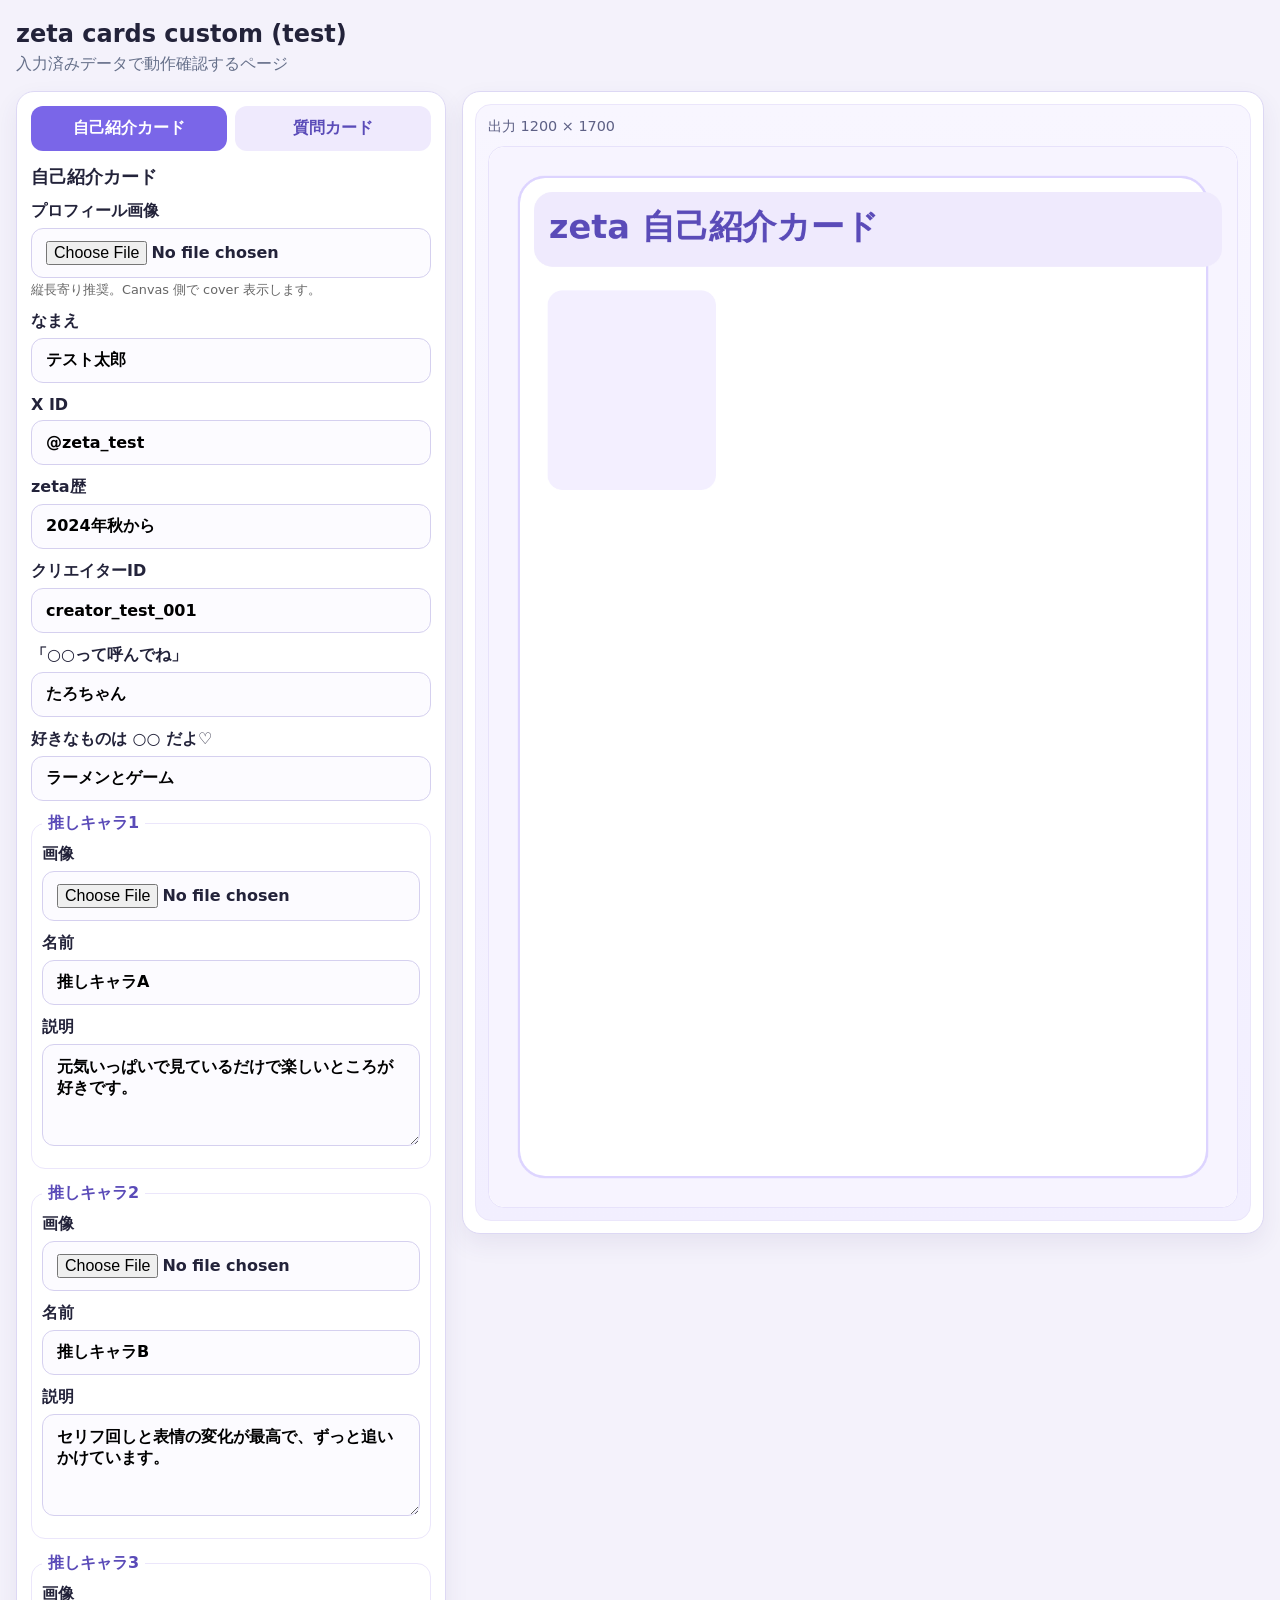
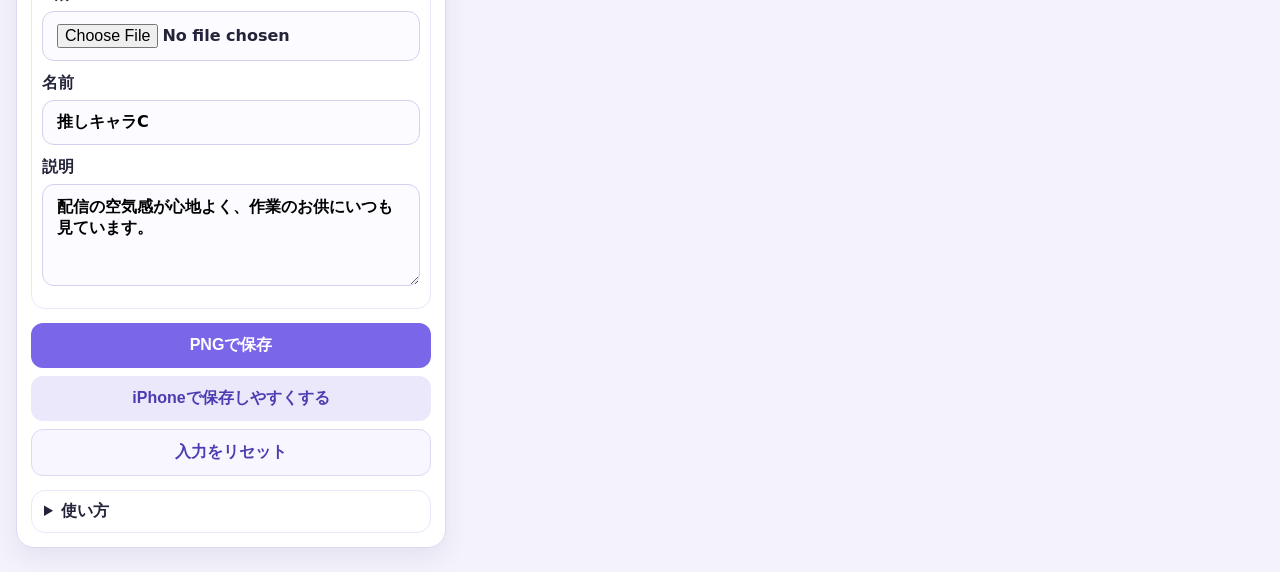
==== test.html @ c176c21d "Add prefilled test page with placeholder images" ====
<!doctype html>
<html lang="ja">
<head>
  <meta charset="utf-8">
  <meta name="viewport" content="width=device-width, initial-scale=1, viewport-fit=cover">
  <title>zeta cards custom - test</title>
  <meta name="description" content="入力済みテストデータ付きの zeta カードメーカー">
  <link rel="stylesheet" href="styles.css">
  <script>
    window.ZETA_DISABLE_PERSIST = true;
    window.ZETA_PRESET = {
      activeTemplate: 'profile',
      profile: {
        name: 'テスト太郎',
        xId: '@zeta_test',
        zetaHistory: '2024年秋から',
        creatorId: 'creator_test_001',
        nickname: 'たろちゃん',
        favoriteThing: 'ラーメンとゲーム',
        profileImage: 'https://placehold.jp/3d4070/ffffff/600x800.png?text=PROFILE',
        oshi1Name: '推しキャラA',
        oshi2Name: '推しキャラB',
        oshi3Name: '推しキャラC',
        oshi1Desc: '元気いっぱいで見ているだけで楽しいところが好きです。',
        oshi2Desc: 'セリフ回しと表情の変化が最高で、ずっと追いかけています。',
        oshi3Desc: '配信の空気感が心地よく、作業のお供にいつも見ています。',
        oshi1Image: 'https://placehold.jp/e67e22/ffffff/600x600.png?text=OSHI1',
        oshi2Image: 'https://placehold.jp/16a085/ffffff/600x600.png?text=OSHI2',
        oshi3Image: 'https://placehold.jp/8e44ad/ffffff/600x600.png?text=OSHI3'
      },
      question: {
        firstCharacter: 'テストキャラちゃん',
        featureRequest: '検索結果をタグで絞り込みできるようにしてほしいです。',
        reasonStarted: '友だちにすすめられて、推し投稿を追いやすかったから。',
        messageToOps: 'いつも運営ありがとうございます。表示速度の改善も期待しています。',
        freeSpace: 'ここは自由入力欄です。告知、感想、自己紹介の補足など、長文テストに使ってください。'
      }
    };
  </script>
  <script defer src="app.js"></script>
</head>
<body>
  <header class="topbar">
    <div><h1>zeta cards custom (test)</h1><p>入力済みデータで動作確認するページ</p></div>
  </header>
  <main class="layout">
    <section class="panel controls">
      <div class="segmented" role="tablist" aria-label="カード切り替え">
        <button class="tab is-active" data-template="profile" aria-selected="true" type="button">自己紹介カード</button>
        <button class="tab" data-template="question" aria-selected="false" type="button">質問カード</button>
      </div>
      <form id="profile-form" class="form-section">
        <h2>自己紹介カード</h2>
        <label>プロフィール画像<input type="file" accept="image/*" name="profileImage"><small>縦長寄り推奨。Canvas 側で cover 表示します。</small></label>
        <label>なまえ<input name="name" maxlength="24" placeholder="例：ひかり"></label>
        <label>X ID<input name="xId" maxlength="32" placeholder="例：@hikari_zeta"></label>
        <label>zeta歴<input name="zetaHistory" maxlength="28" placeholder="例：2024年冬から"></label>
        <label>クリエイターID<input name="creatorId" maxlength="28" placeholder="例：creator_1234"></label>
        <label>「○○って呼んでね」<input name="nickname" maxlength="18" placeholder="例：ひかるん"></label>
        <label>好きなものは ○○ だよ♡<input name="favoriteThing" maxlength="24" placeholder="例：アニメとカフェ巡り"></label>
        <div class="upload-grid">
          <fieldset><legend>推しキャラ1</legend><label>画像<input type="file" accept="image/*" name="oshi1Image"></label><label>名前<input name="oshi1Name" maxlength="22" placeholder="例：○○"></label><label>説明<textarea name="oshi1Desc" maxlength="180" rows="4" placeholder="好きな理由など"></textarea></label></fieldset>
          <fieldset><legend>推しキャラ2</legend><label>画像<input type="file" accept="image/*" name="oshi2Image"></label><label>名前<input name="oshi2Name" maxlength="22" placeholder="例：○○"></label><label>説明<textarea name="oshi2Desc" maxlength="180" rows="4" placeholder="好きな理由など"></textarea></label></fieldset>
          <fieldset><legend>推しキャラ3</legend><label>画像<input type="file" accept="image/*" name="oshi3Image"></label><label>名前<input name="oshi3Name" maxlength="22" placeholder="例：○○"></label><label>説明<textarea name="oshi3Desc" maxlength="180" rows="4" placeholder="好きな理由など"></textarea></label></fieldset>
        </div>
      </form>
      <form id="question-form" class="form-section hidden">
        <h2>質問カード</h2>
        <label>初めて話したキャラは？<input name="firstCharacter" maxlength="36" placeholder="例：○○ちゃん"></label>
        <label>zetaに欲しい新機能は？<textarea name="featureRequest" rows="3" maxlength="120" placeholder="例：検索強化、画像まとめ、通知改善"></textarea></label>
        <label>zetaを始めたきっかけ<textarea name="reasonStarted" rows="3" maxlength="120" placeholder="例：推しの投稿を追いやすそうだったから"></textarea></label>
        <label>運営に一言🥺<textarea name="messageToOps" rows="3" maxlength="120" placeholder="例：いつもありがとうございます！"></textarea></label>
        <label>FREE SPACE<textarea name="freeSpace" rows="8" maxlength="500" placeholder="自由記入。感想、推し語り、告知など"></textarea></label>
      </form>
      <div class="actions">
        <button id="download-btn" type="button">PNGで保存</button>
        <button id="ios-btn" type="button" class="secondary">iPhoneで保存しやすくする</button>
        <button id="reset-btn" type="button" class="ghost">入力をリセット</button>
      </div>
      <details class="notes"><summary>使い方</summary><ol><li>フォームに入力すると Canvas プレビューへ即反映</li><li>PNGで保存は PC / Android 向け</li><li>iPhone は「iPhoneで保存しやすくする」で下に PNG を出し、長押し保存</li></ol></details>
    </section>
    <section class="panel preview-panel">
      <div class="preview-card-shell">
        <div class="preview-toolbar"><span id="preview-size-label">出力 1200 × 1700</span></div>
        <div class="canvas-wrap"><canvas id="preview-canvas" width="1200" height="1700" aria-label="カードプレビュー"></canvas></div>
      </div>
      <section id="ios-save-area" class="ios-save-area hidden" aria-live="polite"><h3>iPhone 保存用画像</h3><p>下の画像を長押しして「写真に保存」を選んでください。</p><img id="ios-save-image" alt="保存用PNG"></section>
    </section>
  </main>
</body></html>
---- styles.css ----
:root{--bg:#f4f2fb;--panel:#fff;--line:#ddd8f4;--text:#23233a;--muted:#66708a;--accent:#7a66e8}*{box-sizing:border-box}html,body{margin:0;padding:0;background:var(--bg);color:var(--text);font-family:system-ui,-apple-system,BlinkMacSystemFont,"Hiragino Sans","Yu Gothic",sans-serif;-webkit-text-size-adjust:100%;text-size-adjust:100%}body{min-height:100vh}.topbar{padding:20px 16px 8px}.topbar h1{margin:0;font-size:1.5rem}.topbar p{margin:6px 0 0;color:var(--muted)}.layout{display:grid;grid-template-columns:minmax(300px,430px) minmax(300px,1fr);gap:16px;padding:8px 16px 24px;align-items:start}.panel{background:var(--panel);border:1px solid var(--line);border-radius:18px;box-shadow:0 10px 25px rgba(66,57,111,.08)}.controls{padding:14px;position:sticky;top:8px}.segmented{display:grid;grid-template-columns:1fr 1fr;gap:8px;margin-bottom:14px}.tab,.actions button{border:0;border-radius:12px;padding:12px 14px;font-size:1rem;font-weight:700}.tab{background:#efeafd;color:#5a4bb8}.tab.is-active,.actions button:not(.secondary):not(.ghost){background:var(--accent);color:#fff}.form-section h2{font-size:1.1rem;margin:8px 0 12px}label,fieldset{display:block;font-weight:700}label{margin-bottom:12px}fieldset{margin:0 0 14px;border:1px solid #ebe6fb;border-radius:14px;padding:10px}legend{padding:0 6px;color:#5a4bb8}input,textarea{width:100%;display:block;margin-top:6px;border:1px solid #d5d0ef;border-radius:12px;padding:12px 14px;font:inherit;background:#fcfbff}textarea{resize:vertical}small{display:block;margin-top:4px;font-size:.8rem;color:#666;font-weight:400}.actions{display:grid;grid-template-columns:1fr;gap:8px;margin-top:6px}.actions .secondary{background:#ece8fb;color:#4b3db1}.actions .ghost{background:#f8f7ff;color:#4b3db1;border:1px solid #ddd8f4}.notes{margin-top:14px;padding:10px 12px;border:1px solid #ebe6fb;border-radius:14px}.notes summary{cursor:pointer;font-weight:700}.preview-panel{padding:12px}.preview-card-shell{padding:12px;background:linear-gradient(180deg,#f8f6ff 0%,#f2efff 100%);border:1px solid #ebe6fb;border-radius:16px}.preview-toolbar{display:flex;justify-content:space-between;align-items:center;margin-bottom:10px;color:#5e6186;font-size:.9rem}.canvas-wrap{width:100%;overflow:auto;border-radius:16px;background:#fff;border:1px solid #e7e2fb}#preview-canvas{width:100%;height:auto;display:block;background:#fff;border-radius:16px}.ios-save-area{margin-top:16px;padding:12px;border:1px solid #ebe6fb;border-radius:16px;background:#fcfbff}.ios-save-area h3{margin:0 0 8px;font-size:1rem}.ios-save-area p{margin:0 0 10px;color:#5e6186}.ios-save-area img{width:100%;display:block;border-radius:16px;border:1px solid #e7e2fb}.hidden{display:none}@media (max-width:920px){.layout{grid-template-columns:1fr}.controls{position:static}}
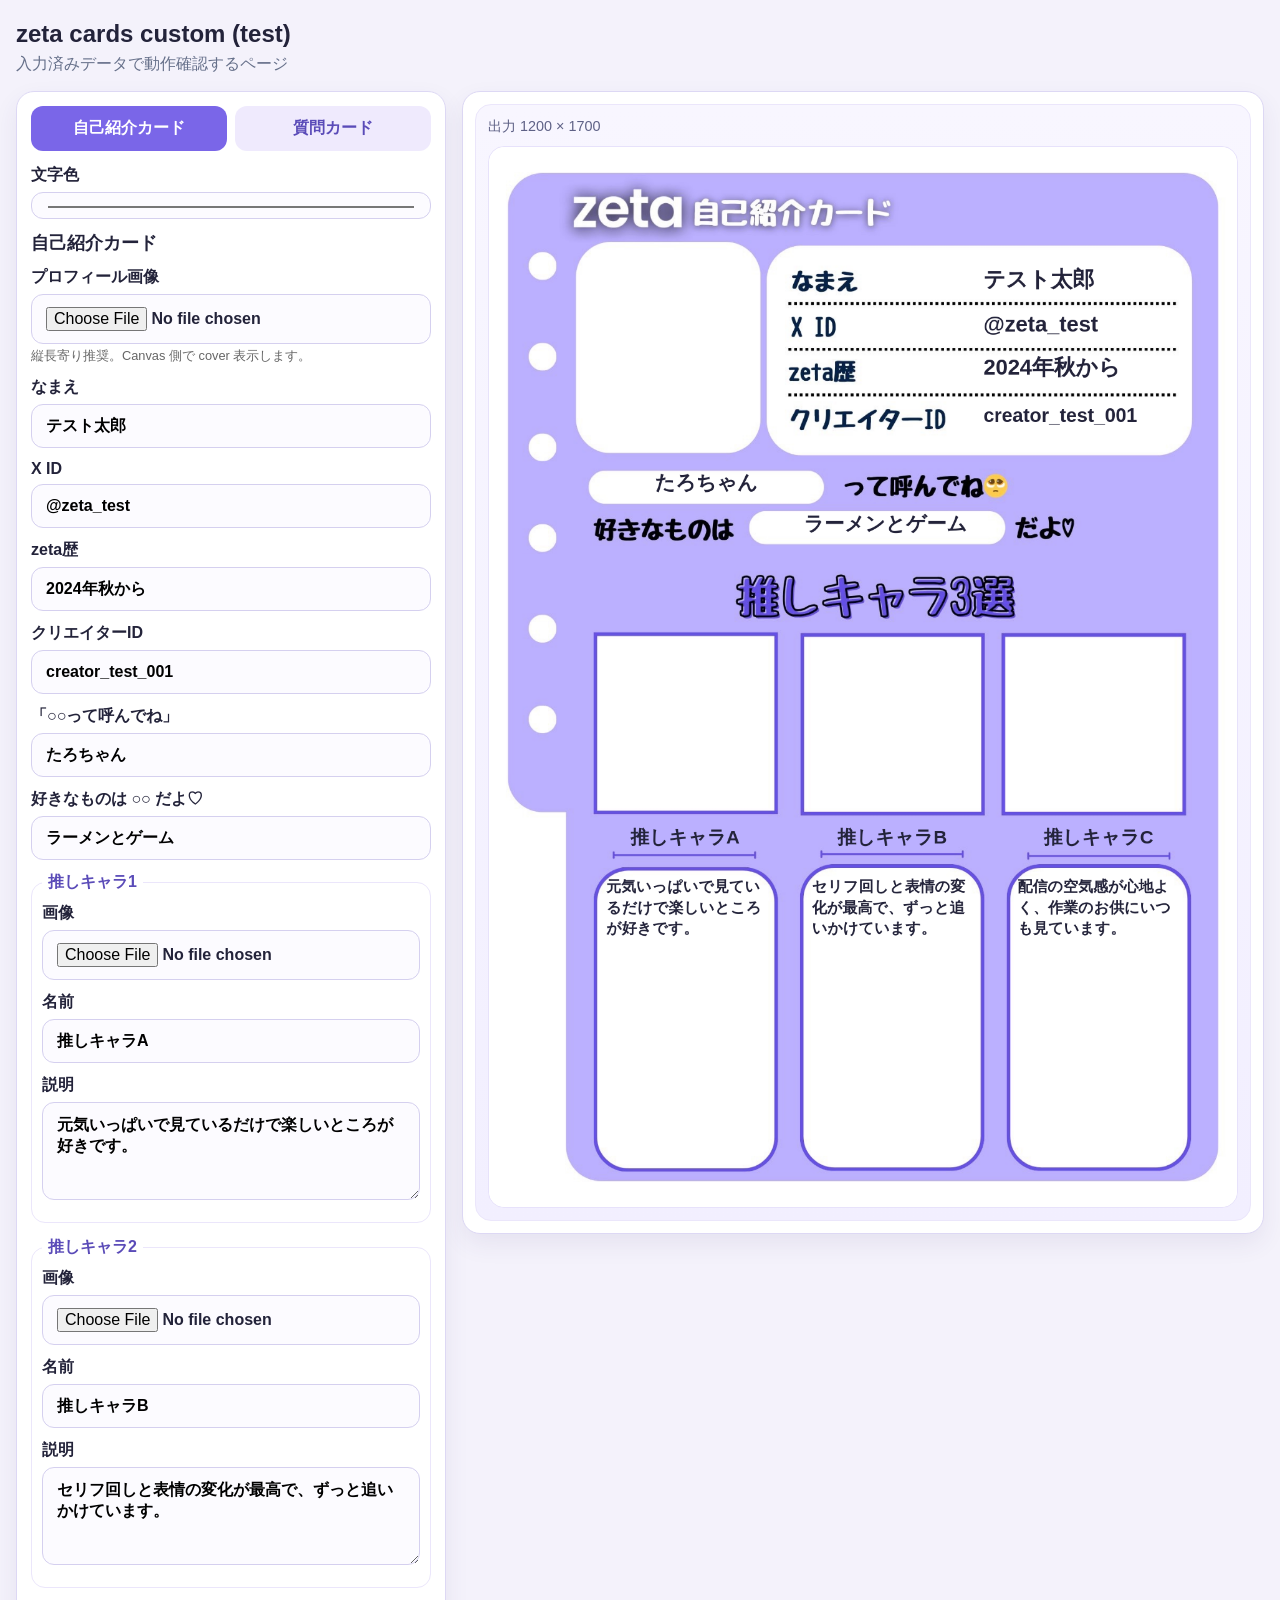
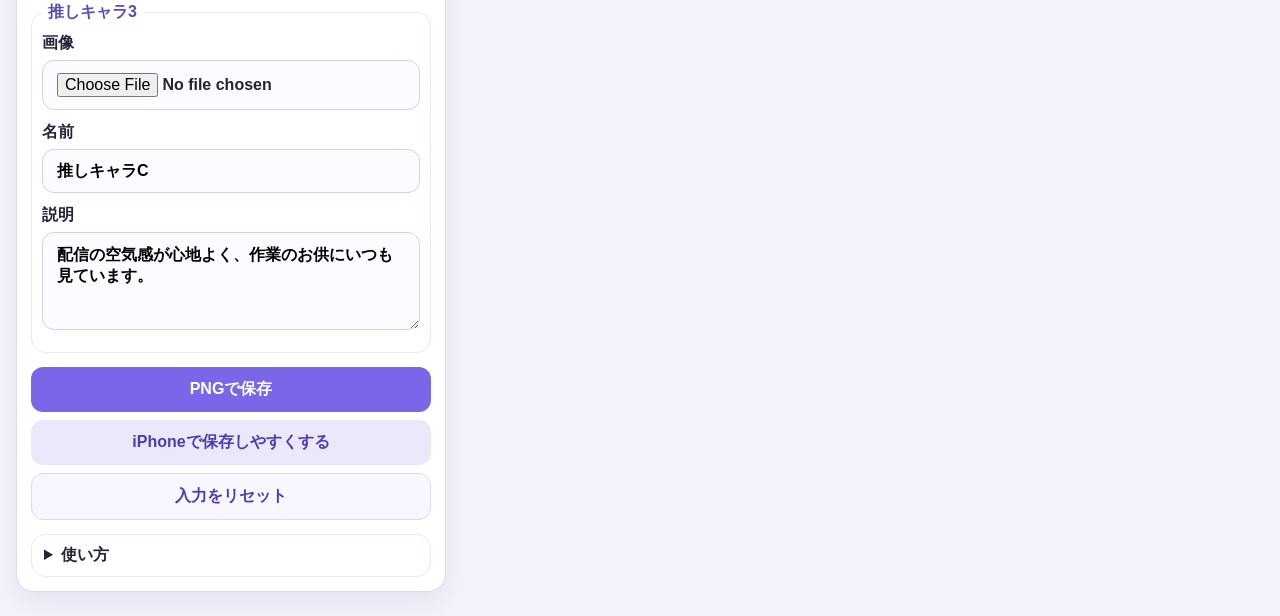
==== commit d956a81c: "Add font color picker and apply selected color to card text" ====
--- a/test.html
+++ b/test.html
@@ -49,6 +49,7 @@
         <button class="tab is-active" data-template="profile" aria-selected="true" type="button">自己紹介カード</button>
         <button class="tab" data-template="question" aria-selected="false" type="button">質問カード</button>
       </div>
+      <label>文字色<input id="font-color-input" type="color" value="#23233a"></label>
       <form id="profile-form" class="form-section">
         <h2>自己紹介カード</h2>
         <label>プロフィール画像<input type="file" accept="image/*" name="profileImage"><small>縦長寄り推奨。Canvas 側で cover 表示します。</small></label>
--- a/styles.css
+++ b/styles.css
@@ -1 +1 @@
-:root{--bg:#f4f2fb;--panel:#fff;--line:#ddd8f4;--text:#23233a;--muted:#66708a;--accent:#7a66e8}*{box-sizing:border-box}html,body{margin:0;padding:0;background:var(--bg);color:var(--text);font-family:system-ui,-apple-system,BlinkMacSystemFont,"Hiragino Sans","Yu Gothic",sans-serif;-webkit-text-size-adjust:100%;text-size-adjust:100%}body{min-height:100vh}.topbar{padding:20px 16px 8px}.topbar h1{margin:0;font-size:1.5rem}.topbar p{margin:6px 0 0;color:var(--muted)}.layout{display:grid;grid-template-columns:minmax(300px,430px) minmax(300px,1fr);gap:16px;padding:8px 16px 24px;align-items:start}.panel{background:var(--panel);border:1px solid var(--line);border-radius:18px;box-shadow:0 10px 25px rgba(66,57,111,.08)}.controls{padding:14px;position:sticky;top:8px}.segmented{display:grid;grid-template-columns:1fr 1fr;gap:8px;margin-bottom:14px}.tab,.actions button{border:0;border-radius:12px;padding:12px 14px;font-size:1rem;font-weight:700}.tab{background:#efeafd;color:#5a4bb8}.tab.is-active,.actions button:not(.secondary):not(.ghost){background:var(--accent);color:#fff}.form-section h2{font-size:1.1rem;margin:8px 0 12px}label,fieldset{display:block;font-weight:700}label{margin-bottom:12px}fieldset{margin:0 0 14px;border:1px solid #ebe6fb;border-radius:14px;padding:10px}legend{padding:0 6px;color:#5a4bb8}input,textarea{width:100%;display:block;margin-top:6px;border:1px solid #d5d0ef;border-radius:12px;padding:12px 14px;font:inherit;background:#fcfbff}textarea{resize:vertical}small{display:block;margin-top:4px;font-size:.8rem;color:#666;font-weight:400}.actions{display:grid;grid-template-columns:1fr;gap:8px;margin-top:6px}.actions .secondary{background:#ece8fb;color:#4b3db1}.actions .ghost{background:#f8f7ff;color:#4b3db1;border:1px solid #ddd8f4}.notes{margin-top:14px;padding:10px 12px;border:1px solid #ebe6fb;border-radius:14px}.notes summary{cursor:pointer;font-weight:700}.preview-panel{padding:12px}.preview-card-shell{padding:12px;background:linear-gradient(180deg,#f8f6ff 0%,#f2efff 100%);border:1px solid #ebe6fb;border-radius:16px}.preview-toolbar{display:flex;justify-content:space-between;align-items:center;margin-bottom:10px;color:#5e6186;font-size:.9rem}.canvas-wrap{width:100%;overflow:auto;border-radius:16px;background:#fff;border:1px solid #e7e2fb}#preview-canvas{width:100%;height:auto;display:block;background:#fff;border-radius:16px}.ios-save-area{margin-top:16px;padding:12px;border:1px solid #ebe6fb;border-radius:16px;background:#fcfbff}.ios-save-area h3{margin:0 0 8px;font-size:1rem}.ios-save-area p{margin:0 0 10px;color:#5e6186}.ios-save-area img{width:100%;display:block;border-radius:16px;border:1px solid #e7e2fb}.hidden{display:none}@media (max-width:920px){.layout{grid-template-columns:1fr}.controls{position:static}}+:root{--bg:#f4f2fb;--panel:#fff;--line:#ddd8f4;--text:#23233a;--muted:#66708a;--accent:#7a66e8}*{box-sizing:border-box}html,body{margin:0;padding:0;background:var(--bg);color:var(--text);font-family:"Hiragino Maru Gothic ProN","Hiragino Maru Gothic Pro","Yu Gothic","Hiragino Sans",sans-serif;-webkit-text-size-adjust:100%;text-size-adjust:100%}body{min-height:100vh}.topbar{padding:20px 16px 8px}.topbar h1{margin:0;font-size:1.5rem}.topbar p{margin:6px 0 0;color:var(--muted)}.layout{display:grid;grid-template-columns:minmax(300px,430px) minmax(300px,1fr);gap:16px;padding:8px 16px 24px;align-items:start}.panel{background:var(--panel);border:1px solid var(--line);border-radius:18px;box-shadow:0 10px 25px rgba(66,57,111,.08)}.controls{padding:14px;position:sticky;top:8px}.segmented{display:grid;grid-template-columns:1fr 1fr;gap:8px;margin-bottom:14px}.tab,.actions button{border:0;border-radius:12px;padding:12px 14px;font-size:1rem;font-weight:700}.tab{background:#efeafd;color:#5a4bb8}.tab.is-active,.actions button:not(.secondary):not(.ghost){background:var(--accent);color:#fff}.form-section h2{font-size:1.1rem;margin:8px 0 12px}label,fieldset{display:block;font-weight:700}label{margin-bottom:12px}fieldset{margin:0 0 14px;border:1px solid #ebe6fb;border-radius:14px;padding:10px}legend{padding:0 6px;color:#5a4bb8}input,textarea{width:100%;display:block;margin-top:6px;border:1px solid #d5d0ef;border-radius:12px;padding:12px 14px;font:inherit;background:#fcfbff}textarea{resize:vertical}small{display:block;margin-top:4px;font-size:.8rem;color:#666;font-weight:400}.actions{display:grid;grid-template-columns:1fr;gap:8px;margin-top:6px}.actions .secondary{background:#ece8fb;color:#4b3db1}.actions .ghost{background:#f8f7ff;color:#4b3db1;border:1px solid #ddd8f4}.notes{margin-top:14px;padding:10px 12px;border:1px solid #ebe6fb;border-radius:14px}.notes summary{cursor:pointer;font-weight:700}.preview-panel{padding:12px}.preview-card-shell{padding:12px;background:linear-gradient(180deg,#f8f6ff 0%,#f2efff 100%);border:1px solid #ebe6fb;border-radius:16px}.preview-toolbar{display:flex;justify-content:space-between;align-items:center;margin-bottom:10px;color:#5e6186;font-size:.9rem}.canvas-wrap{width:100%;overflow:auto;border-radius:16px;background:#fff;border:1px solid #e7e2fb}#preview-canvas{width:100%;height:auto;display:block;background:#fff;border-radius:16px}.ios-save-area{margin-top:16px;padding:12px;border:1px solid #ebe6fb;border-radius:16px;background:#fcfbff}.ios-save-area h3{margin:0 0 8px;font-size:1rem}.ios-save-area p{margin:0 0 10px;color:#5e6186}.ios-save-area img{width:100%;display:block;border-radius:16px;border:1px solid #e7e2fb}.hidden{display:none}@media (max-width:920px){.layout{grid-template-columns:1fr}.controls{position:static}}
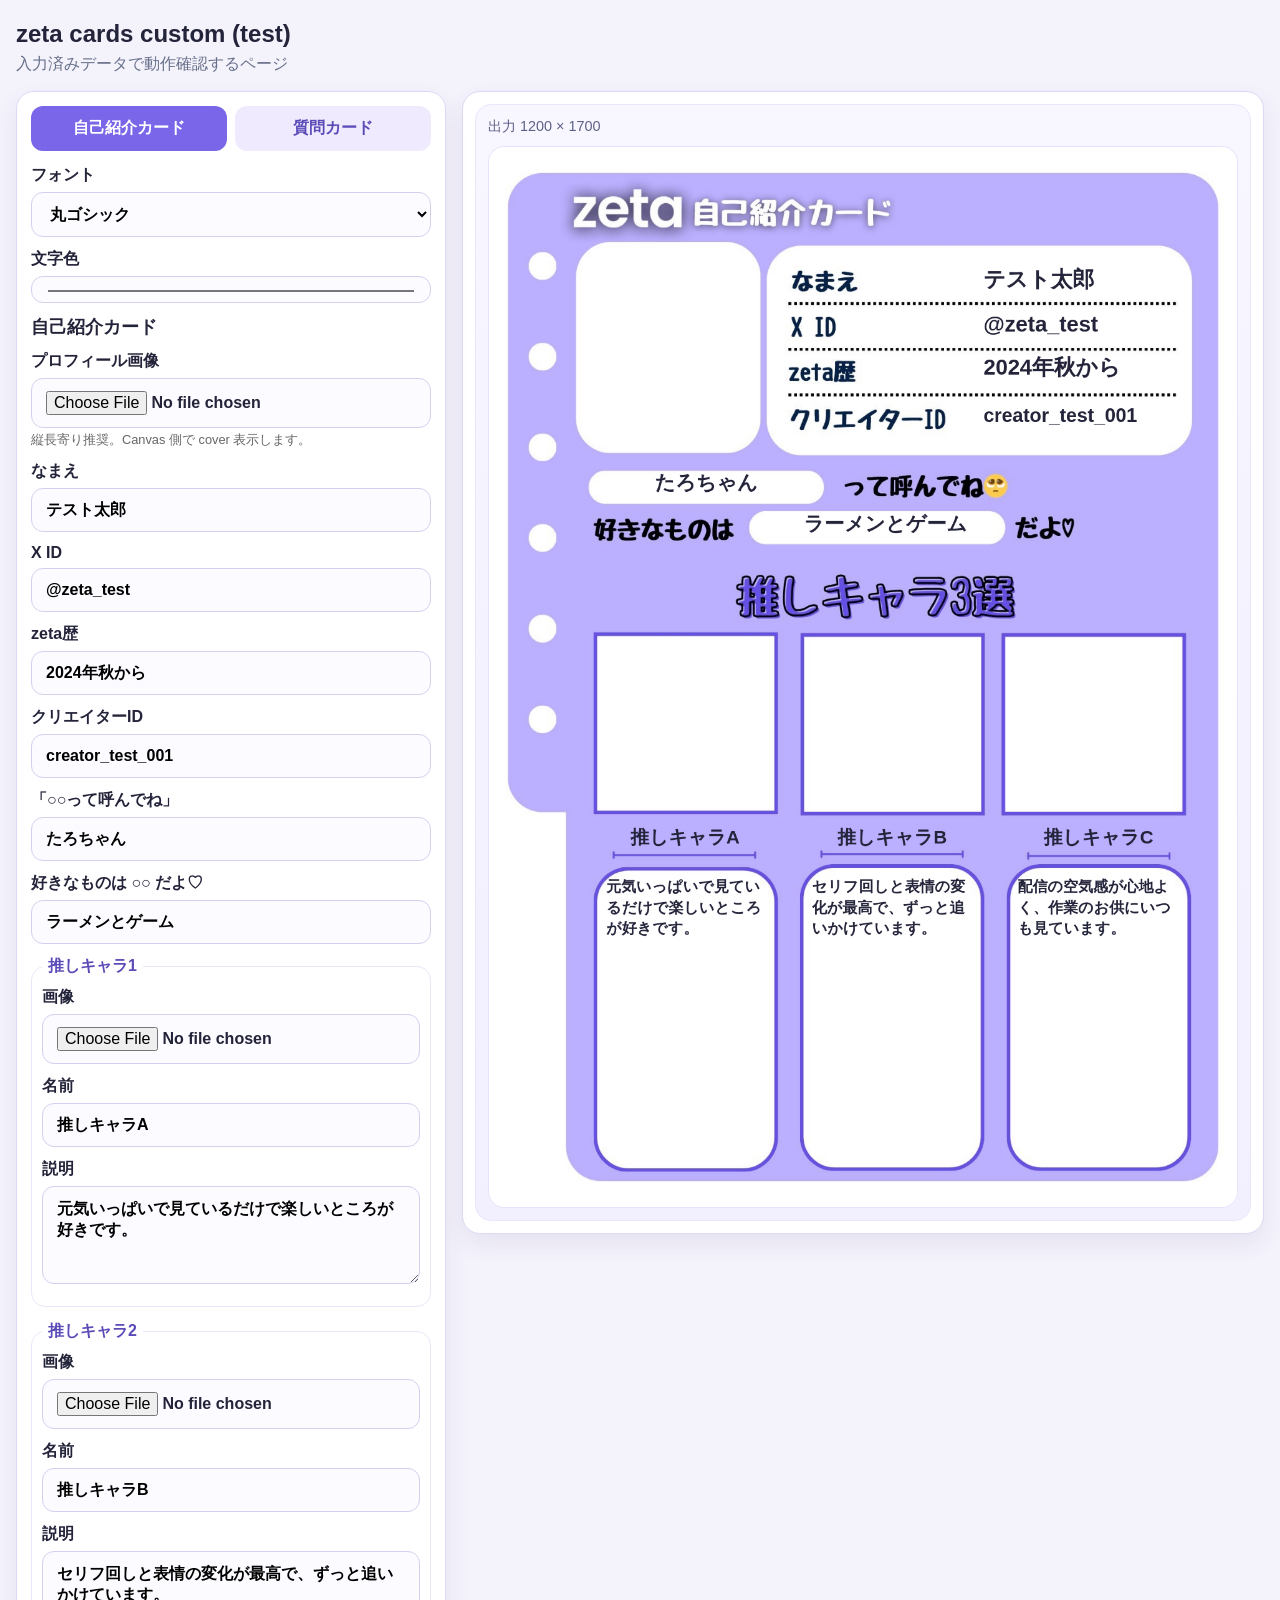
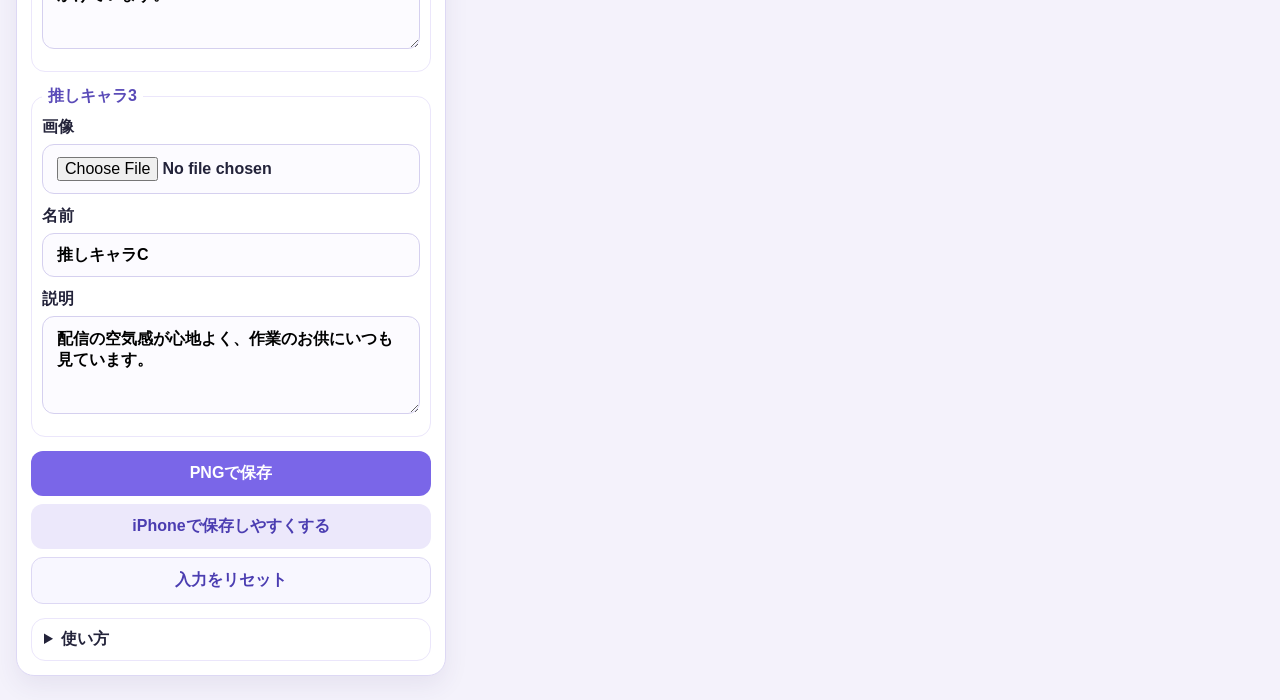
==== commit 2b147c8e: "Add font family selector for card text" ====
--- a/test.html
+++ b/test.html
@@ -49,6 +49,13 @@
         <button class="tab is-active" data-template="profile" aria-selected="true" type="button">自己紹介カード</button>
         <button class="tab" data-template="question" aria-selected="false" type="button">質問カード</button>
       </div>
+      <label>フォント
+        <select id="font-family-select">
+          <option value="maru">丸ゴシック</option>
+          <option value="gothic">ゴシック</option>
+          <option value="mincho">明朝</option>
+        </select>
+      </label>
       <label>文字色<input id="font-color-input" type="color" value="#23233a"></label>
       <form id="profile-form" class="form-section">
         <h2>自己紹介カード</h2>
--- a/styles.css
+++ b/styles.css
@@ -1 +1 @@
-:root{--bg:#f4f2fb;--panel:#fff;--line:#ddd8f4;--text:#23233a;--muted:#66708a;--accent:#7a66e8}*{box-sizing:border-box}html,body{margin:0;padding:0;background:var(--bg);color:var(--text);font-family:"Hiragino Maru Gothic ProN","Hiragino Maru Gothic Pro","Yu Gothic","Hiragino Sans",sans-serif;-webkit-text-size-adjust:100%;text-size-adjust:100%}body{min-height:100vh}.topbar{padding:20px 16px 8px}.topbar h1{margin:0;font-size:1.5rem}.topbar p{margin:6px 0 0;color:var(--muted)}.layout{display:grid;grid-template-columns:minmax(300px,430px) minmax(300px,1fr);gap:16px;padding:8px 16px 24px;align-items:start}.panel{background:var(--panel);border:1px solid var(--line);border-radius:18px;box-shadow:0 10px 25px rgba(66,57,111,.08)}.controls{padding:14px;position:sticky;top:8px}.segmented{display:grid;grid-template-columns:1fr 1fr;gap:8px;margin-bottom:14px}.tab,.actions button{border:0;border-radius:12px;padding:12px 14px;font-size:1rem;font-weight:700}.tab{background:#efeafd;color:#5a4bb8}.tab.is-active,.actions button:not(.secondary):not(.ghost){background:var(--accent);color:#fff}.form-section h2{font-size:1.1rem;margin:8px 0 12px}label,fieldset{display:block;font-weight:700}label{margin-bottom:12px}fieldset{margin:0 0 14px;border:1px solid #ebe6fb;border-radius:14px;padding:10px}legend{padding:0 6px;color:#5a4bb8}input,textarea{width:100%;display:block;margin-top:6px;border:1px solid #d5d0ef;border-radius:12px;padding:12px 14px;font:inherit;background:#fcfbff}textarea{resize:vertical}small{display:block;margin-top:4px;font-size:.8rem;color:#666;font-weight:400}.actions{display:grid;grid-template-columns:1fr;gap:8px;margin-top:6px}.actions .secondary{background:#ece8fb;color:#4b3db1}.actions .ghost{background:#f8f7ff;color:#4b3db1;border:1px solid #ddd8f4}.notes{margin-top:14px;padding:10px 12px;border:1px solid #ebe6fb;border-radius:14px}.notes summary{cursor:pointer;font-weight:700}.preview-panel{padding:12px}.preview-card-shell{padding:12px;background:linear-gradient(180deg,#f8f6ff 0%,#f2efff 100%);border:1px solid #ebe6fb;border-radius:16px}.preview-toolbar{display:flex;justify-content:space-between;align-items:center;margin-bottom:10px;color:#5e6186;font-size:.9rem}.canvas-wrap{width:100%;overflow:auto;border-radius:16px;background:#fff;border:1px solid #e7e2fb}#preview-canvas{width:100%;height:auto;display:block;background:#fff;border-radius:16px}.ios-save-area{margin-top:16px;padding:12px;border:1px solid #ebe6fb;border-radius:16px;background:#fcfbff}.ios-save-area h3{margin:0 0 8px;font-size:1rem}.ios-save-area p{margin:0 0 10px;color:#5e6186}.ios-save-area img{width:100%;display:block;border-radius:16px;border:1px solid #e7e2fb}.hidden{display:none}@media (max-width:920px){.layout{grid-template-columns:1fr}.controls{position:static}}
+:root{--bg:#f4f2fb;--panel:#fff;--line:#ddd8f4;--text:#23233a;--muted:#66708a;--accent:#7a66e8}*{box-sizing:border-box}html,body{margin:0;padding:0;background:var(--bg);color:var(--text);font-family:"Hiragino Maru Gothic ProN","Hiragino Maru Gothic Pro","Yu Gothic","Hiragino Sans",sans-serif;-webkit-text-size-adjust:100%;text-size-adjust:100%}body{min-height:100vh}.topbar{padding:20px 16px 8px}.topbar h1{margin:0;font-size:1.5rem}.topbar p{margin:6px 0 0;color:var(--muted)}.layout{display:grid;grid-template-columns:minmax(300px,430px) minmax(300px,1fr);gap:16px;padding:8px 16px 24px;align-items:start}.panel{background:var(--panel);border:1px solid var(--line);border-radius:18px;box-shadow:0 10px 25px rgba(66,57,111,.08)}.controls{padding:14px;position:sticky;top:8px}.segmented{display:grid;grid-template-columns:1fr 1fr;gap:8px;margin-bottom:14px}.tab,.actions button{border:0;border-radius:12px;padding:12px 14px;font-size:1rem;font-weight:700}.tab{background:#efeafd;color:#5a4bb8}.tab.is-active,.actions button:not(.secondary):not(.ghost){background:var(--accent);color:#fff}.form-section h2{font-size:1.1rem;margin:8px 0 12px}label,fieldset{display:block;font-weight:700}label{margin-bottom:12px}fieldset{margin:0 0 14px;border:1px solid #ebe6fb;border-radius:14px;padding:10px}legend{padding:0 6px;color:#5a4bb8}input,textarea,select{width:100%;display:block;margin-top:6px;border:1px solid #d5d0ef;border-radius:12px;padding:12px 14px;font:inherit;background:#fcfbff}textarea{resize:vertical}small{display:block;margin-top:4px;font-size:.8rem;color:#666;font-weight:400}.actions{display:grid;grid-template-columns:1fr;gap:8px;margin-top:6px}.actions .secondary{background:#ece8fb;color:#4b3db1}.actions .ghost{background:#f8f7ff;color:#4b3db1;border:1px solid #ddd8f4}.notes{margin-top:14px;padding:10px 12px;border:1px solid #ebe6fb;border-radius:14px}.notes summary{cursor:pointer;font-weight:700}.preview-panel{padding:12px}.preview-card-shell{padding:12px;background:linear-gradient(180deg,#f8f6ff 0%,#f2efff 100%);border:1px solid #ebe6fb;border-radius:16px}.preview-toolbar{display:flex;justify-content:space-between;align-items:center;margin-bottom:10px;color:#5e6186;font-size:.9rem}.canvas-wrap{width:100%;overflow:auto;border-radius:16px;background:#fff;border:1px solid #e7e2fb}#preview-canvas{width:100%;height:auto;display:block;background:#fff;border-radius:16px}.ios-save-area{margin-top:16px;padding:12px;border:1px solid #ebe6fb;border-radius:16px;background:#fcfbff}.ios-save-area h3{margin:0 0 8px;font-size:1rem}.ios-save-area p{margin:0 0 10px;color:#5e6186}.ios-save-area img{width:100%;display:block;border-radius:16px;border:1px solid #e7e2fb}.hidden{display:none}@media (max-width:920px){.layout{grid-template-columns:1fr}.controls{position:static}}
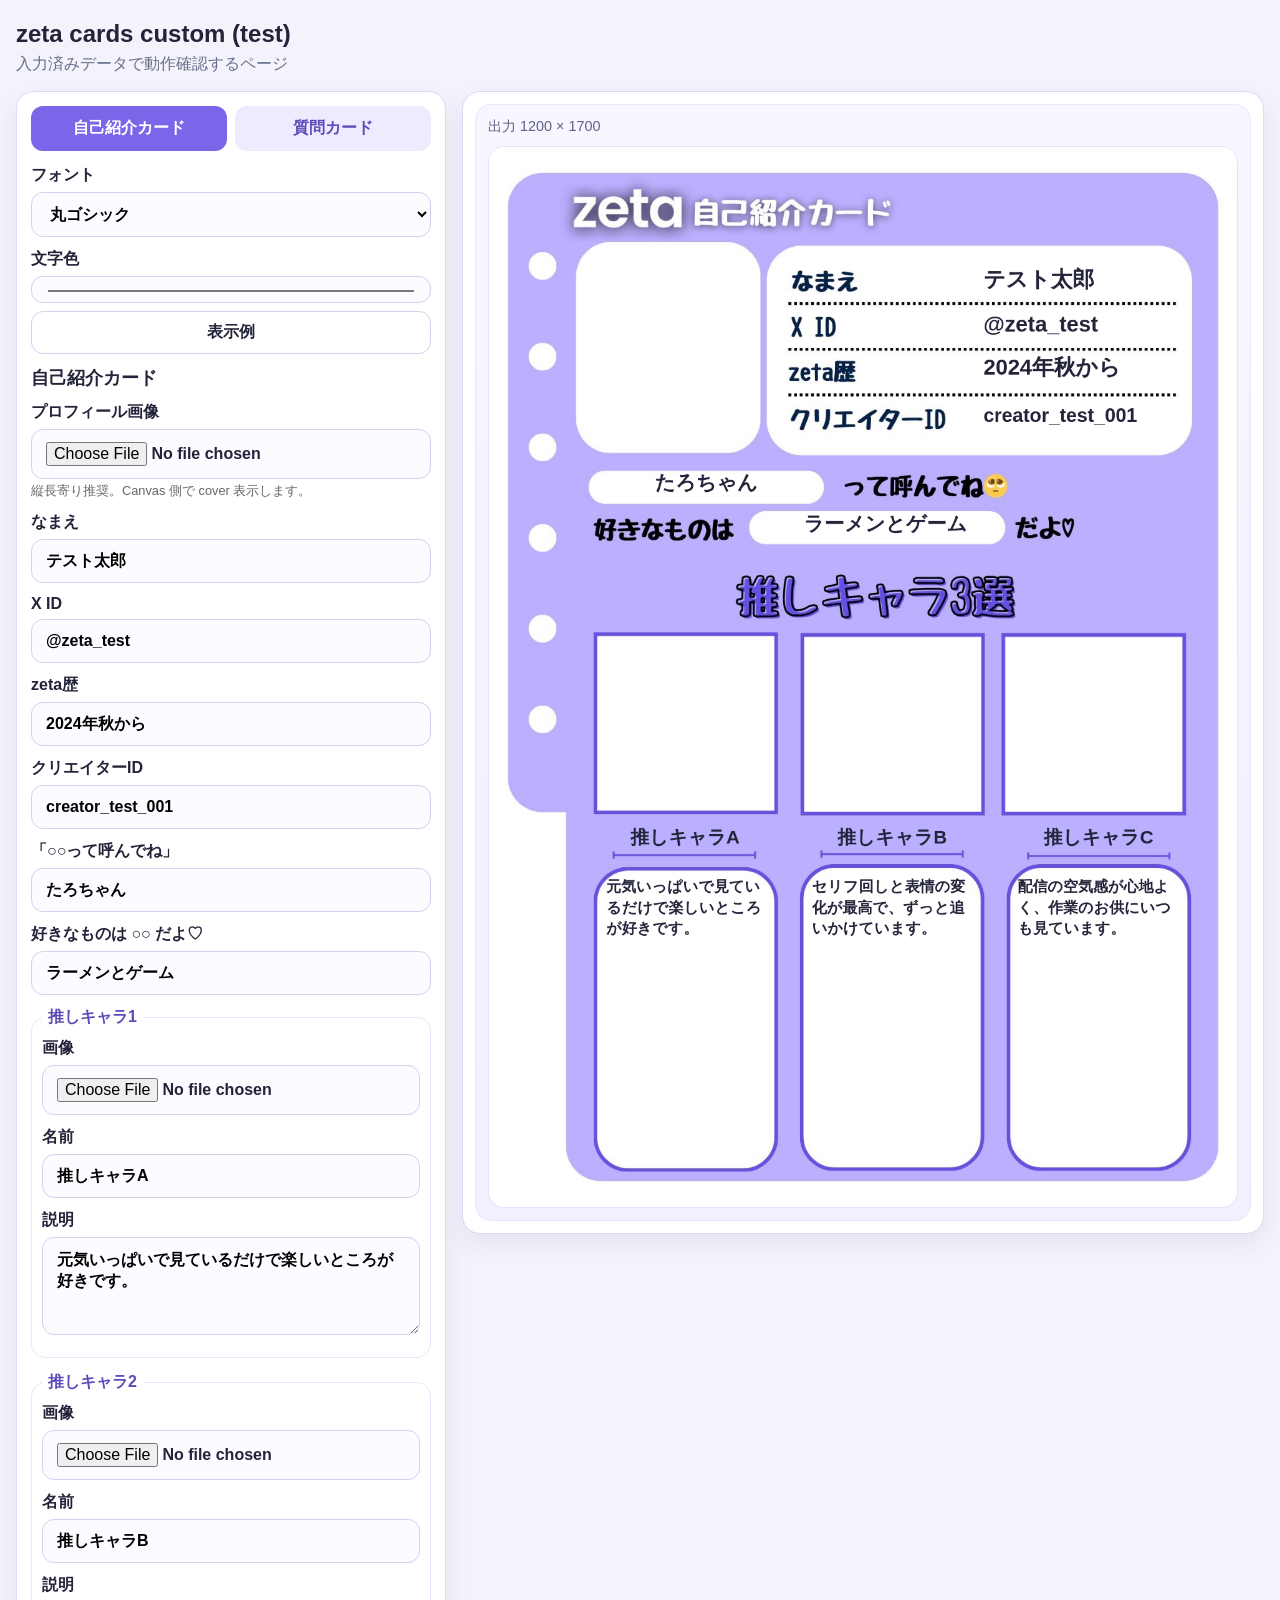
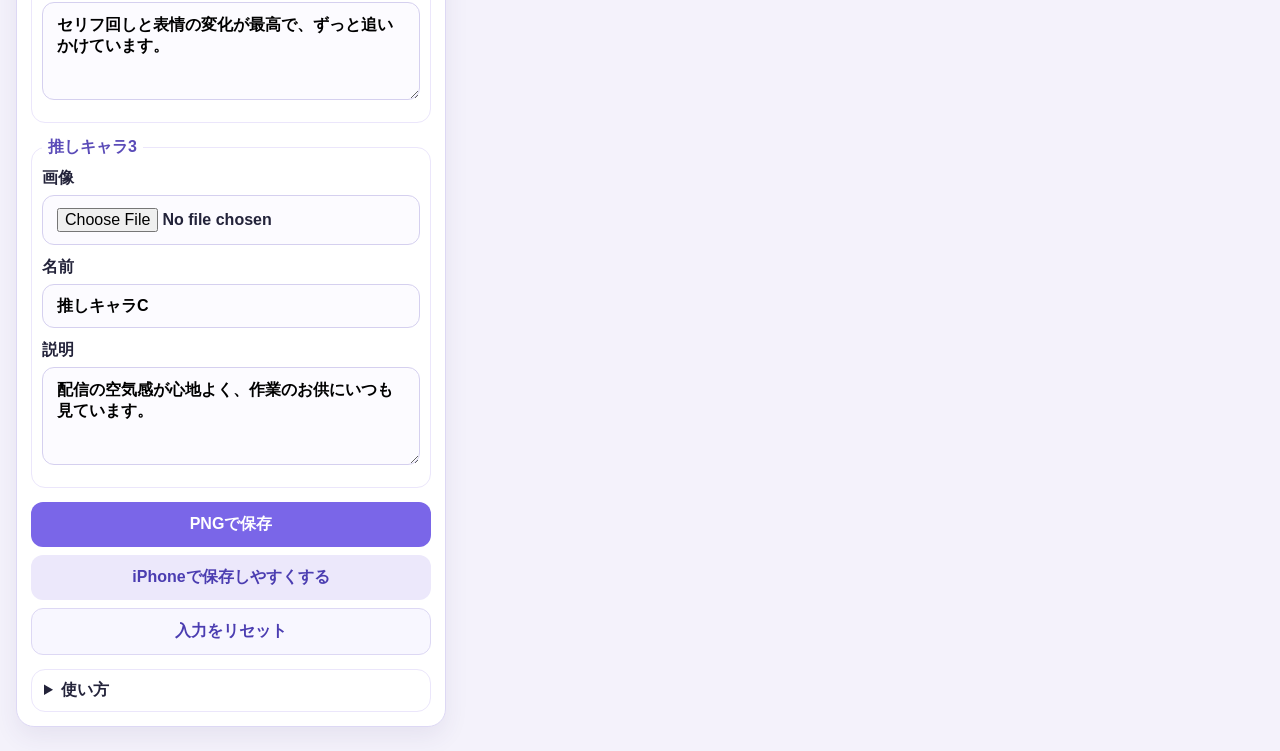
==== commit 14a4f2d1: "Show live color preview text in font color control" ====
--- a/test.html
+++ b/test.html
@@ -56,7 +56,10 @@
           <option value="mincho">明朝</option>
         </select>
       </label>
-      <label>文字色<input id="font-color-input" type="color" value="#23233a"></label>
+      <label>文字色
+        <input id="font-color-input" type="color" value="#23233a">
+        <div id="font-color-preview" class="font-color-preview">表示例</div>
+      </label>
       <form id="profile-form" class="form-section">
         <h2>自己紹介カード</h2>
         <label>プロフィール画像<input type="file" accept="image/*" name="profileImage"><small>縦長寄り推奨。Canvas 側で cover 表示します。</small></label>
--- a/styles.css
+++ b/styles.css
@@ -1 +1 @@
-:root{--bg:#f4f2fb;--panel:#fff;--line:#ddd8f4;--text:#23233a;--muted:#66708a;--accent:#7a66e8}*{box-sizing:border-box}html,body{margin:0;padding:0;background:var(--bg);color:var(--text);font-family:"Hiragino Maru Gothic ProN","Hiragino Maru Gothic Pro","Yu Gothic","Hiragino Sans",sans-serif;-webkit-text-size-adjust:100%;text-size-adjust:100%}body{min-height:100vh}.topbar{padding:20px 16px 8px}.topbar h1{margin:0;font-size:1.5rem}.topbar p{margin:6px 0 0;color:var(--muted)}.layout{display:grid;grid-template-columns:minmax(300px,430px) minmax(300px,1fr);gap:16px;padding:8px 16px 24px;align-items:start}.panel{background:var(--panel);border:1px solid var(--line);border-radius:18px;box-shadow:0 10px 25px rgba(66,57,111,.08)}.controls{padding:14px;position:sticky;top:8px}.segmented{display:grid;grid-template-columns:1fr 1fr;gap:8px;margin-bottom:14px}.tab,.actions button{border:0;border-radius:12px;padding:12px 14px;font-size:1rem;font-weight:700}.tab{background:#efeafd;color:#5a4bb8}.tab.is-active,.actions button:not(.secondary):not(.ghost){background:var(--accent);color:#fff}.form-section h2{font-size:1.1rem;margin:8px 0 12px}label,fieldset{display:block;font-weight:700}label{margin-bottom:12px}fieldset{margin:0 0 14px;border:1px solid #ebe6fb;border-radius:14px;padding:10px}legend{padding:0 6px;color:#5a4bb8}input,textarea,select{width:100%;display:block;margin-top:6px;border:1px solid #d5d0ef;border-radius:12px;padding:12px 14px;font:inherit;background:#fcfbff}textarea{resize:vertical}small{display:block;margin-top:4px;font-size:.8rem;color:#666;font-weight:400}.actions{display:grid;grid-template-columns:1fr;gap:8px;margin-top:6px}.actions .secondary{background:#ece8fb;color:#4b3db1}.actions .ghost{background:#f8f7ff;color:#4b3db1;border:1px solid #ddd8f4}.notes{margin-top:14px;padding:10px 12px;border:1px solid #ebe6fb;border-radius:14px}.notes summary{cursor:pointer;font-weight:700}.preview-panel{padding:12px}.preview-card-shell{padding:12px;background:linear-gradient(180deg,#f8f6ff 0%,#f2efff 100%);border:1px solid #ebe6fb;border-radius:16px}.preview-toolbar{display:flex;justify-content:space-between;align-items:center;margin-bottom:10px;color:#5e6186;font-size:.9rem}.canvas-wrap{width:100%;overflow:auto;border-radius:16px;background:#fff;border:1px solid #e7e2fb}#preview-canvas{width:100%;height:auto;display:block;background:#fff;border-radius:16px}.ios-save-area{margin-top:16px;padding:12px;border:1px solid #ebe6fb;border-radius:16px;background:#fcfbff}.ios-save-area h3{margin:0 0 8px;font-size:1rem}.ios-save-area p{margin:0 0 10px;color:#5e6186}.ios-save-area img{width:100%;display:block;border-radius:16px;border:1px solid #e7e2fb}.hidden{display:none}@media (max-width:920px){.layout{grid-template-columns:1fr}.controls{position:static}}
+:root{--bg:#f4f2fb;--panel:#fff;--line:#ddd8f4;--text:#23233a;--muted:#66708a;--accent:#7a66e8}*{box-sizing:border-box}html,body{margin:0;padding:0;background:var(--bg);color:var(--text);font-family:"Hiragino Maru Gothic ProN","Hiragino Maru Gothic Pro","Yu Gothic","Hiragino Sans",sans-serif;-webkit-text-size-adjust:100%;text-size-adjust:100%}body{min-height:100vh}.topbar{padding:20px 16px 8px}.topbar h1{margin:0;font-size:1.5rem}.topbar p{margin:6px 0 0;color:var(--muted)}.layout{display:grid;grid-template-columns:minmax(300px,430px) minmax(300px,1fr);gap:16px;padding:8px 16px 24px;align-items:start}.panel{background:var(--panel);border:1px solid var(--line);border-radius:18px;box-shadow:0 10px 25px rgba(66,57,111,.08)}.controls{padding:14px;position:sticky;top:8px}.segmented{display:grid;grid-template-columns:1fr 1fr;gap:8px;margin-bottom:14px}.tab,.actions button{border:0;border-radius:12px;padding:12px 14px;font-size:1rem;font-weight:700}.tab{background:#efeafd;color:#5a4bb8}.tab.is-active,.actions button:not(.secondary):not(.ghost){background:var(--accent);color:#fff}.form-section h2{font-size:1.1rem;margin:8px 0 12px}label,fieldset{display:block;font-weight:700}label{margin-bottom:12px}fieldset{margin:0 0 14px;border:1px solid #ebe6fb;border-radius:14px;padding:10px}legend{padding:0 6px;color:#5a4bb8}input,textarea,select{width:100%;display:block;margin-top:6px;border:1px solid #d5d0ef;border-radius:12px;padding:12px 14px;font:inherit;background:#fcfbff}.font-color-preview{margin-top:8px;border:1px solid #d5d0ef;border-radius:12px;padding:10px 12px;background:#fff;text-align:center;font-size:1rem;font-weight:700}textarea{resize:vertical}small{display:block;margin-top:4px;font-size:.8rem;color:#666;font-weight:400}.actions{display:grid;grid-template-columns:1fr;gap:8px;margin-top:6px}.actions .secondary{background:#ece8fb;color:#4b3db1}.actions .ghost{background:#f8f7ff;color:#4b3db1;border:1px solid #ddd8f4}.notes{margin-top:14px;padding:10px 12px;border:1px solid #ebe6fb;border-radius:14px}.notes summary{cursor:pointer;font-weight:700}.preview-panel{padding:12px}.preview-card-shell{padding:12px;background:linear-gradient(180deg,#f8f6ff 0%,#f2efff 100%);border:1px solid #ebe6fb;border-radius:16px}.preview-toolbar{display:flex;justify-content:space-between;align-items:center;margin-bottom:10px;color:#5e6186;font-size:.9rem}.canvas-wrap{width:100%;overflow:auto;border-radius:16px;background:#fff;border:1px solid #e7e2fb}#preview-canvas{width:100%;height:auto;display:block;background:#fff;border-radius:16px}.ios-save-area{margin-top:16px;padding:12px;border:1px solid #ebe6fb;border-radius:16px;background:#fcfbff}.ios-save-area h3{margin:0 0 8px;font-size:1rem}.ios-save-area p{margin:0 0 10px;color:#5e6186}.ios-save-area img{width:100%;display:block;border-radius:16px;border:1px solid #e7e2fb}.hidden{display:none}@media (max-width:920px){.layout{grid-template-columns:1fr}.controls{position:static}}
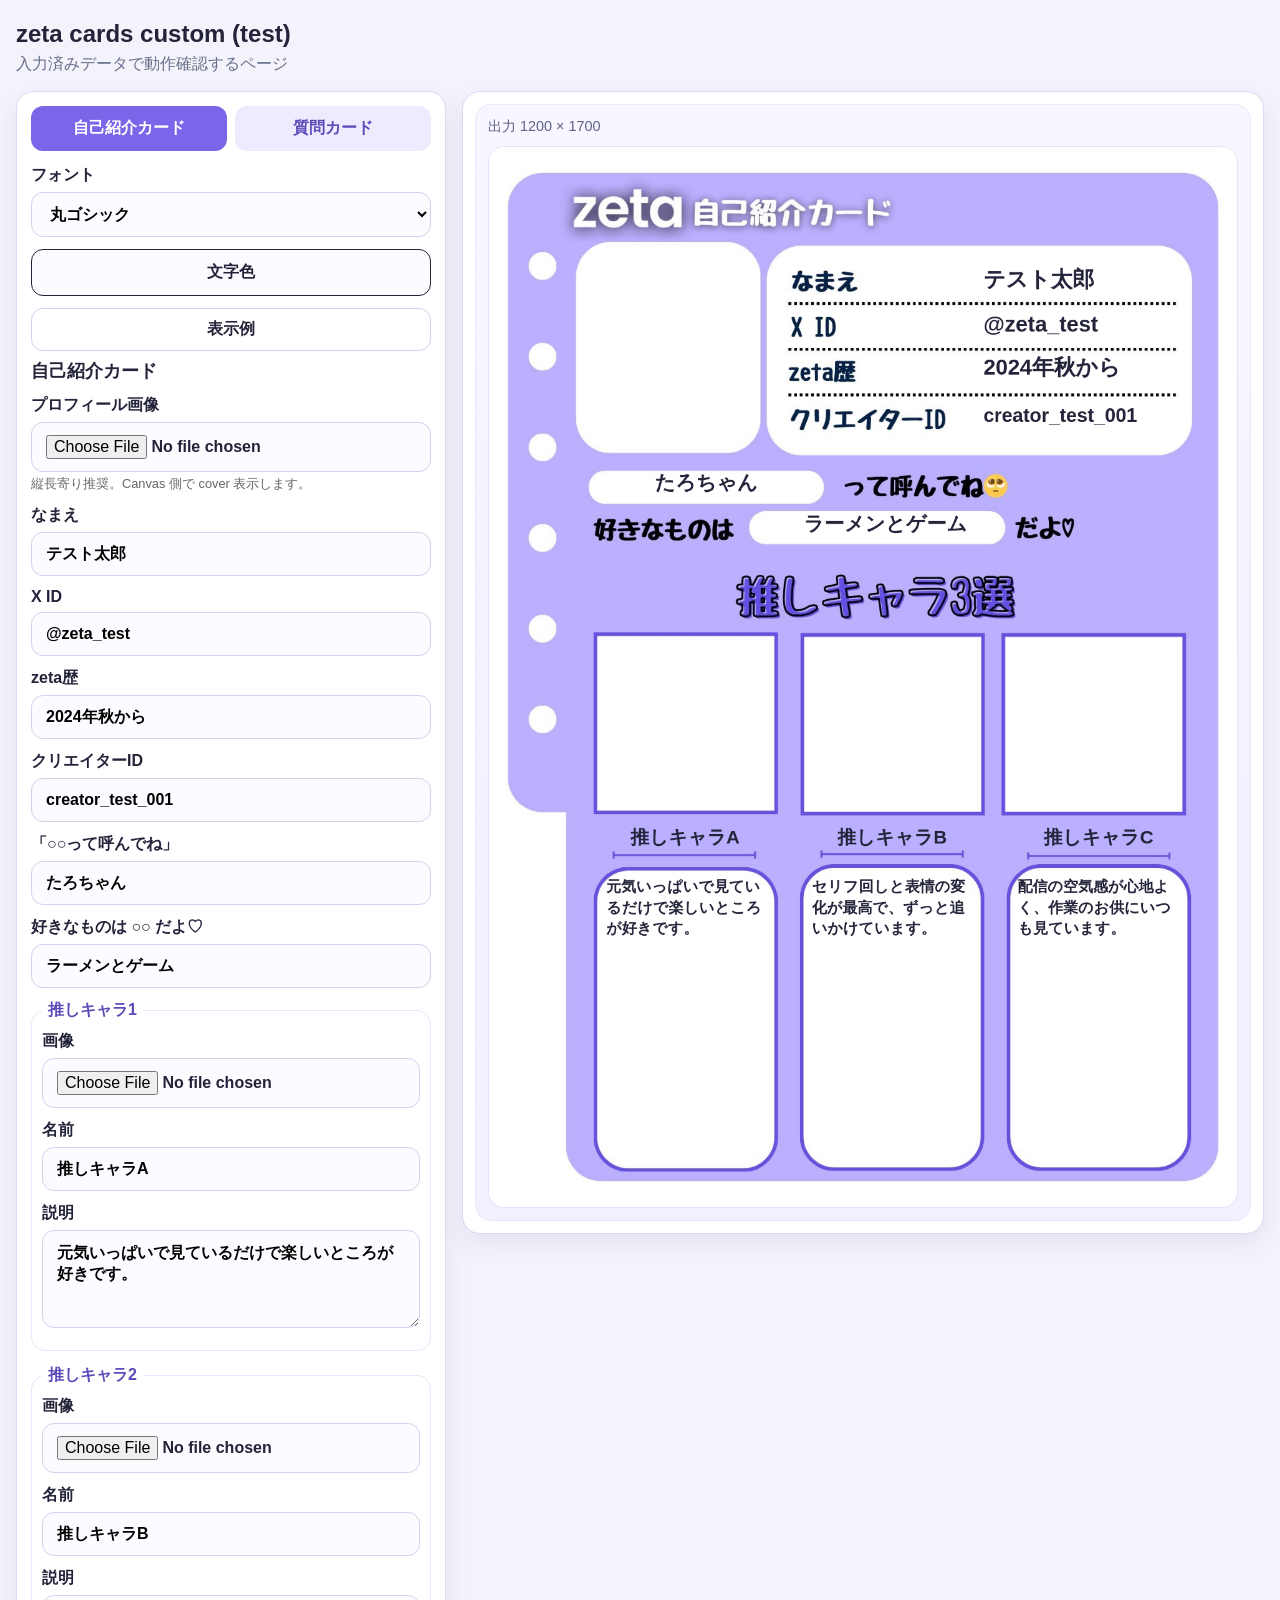
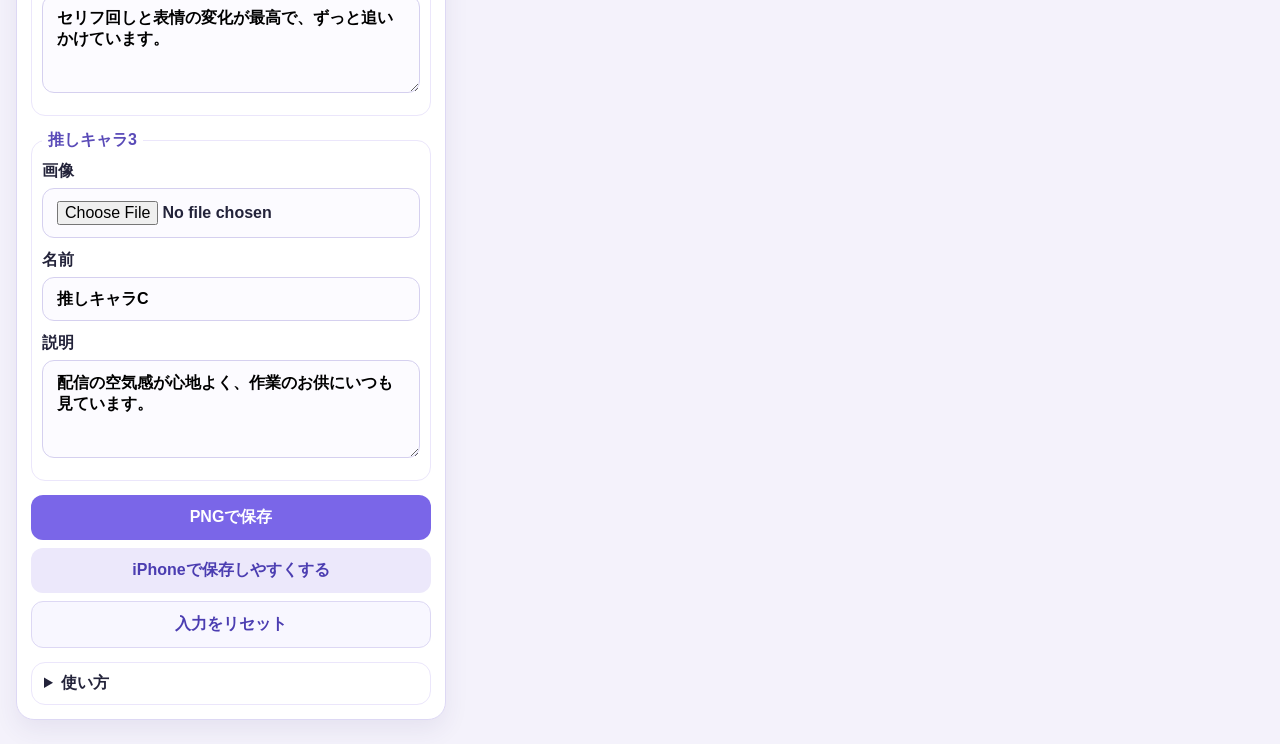
==== commit 42567b10: "Apply font family to preview and use explicit color button" ====
--- a/test.html
+++ b/test.html
@@ -56,10 +56,11 @@
           <option value="mincho">明朝</option>
         </select>
       </label>
-      <label>文字色
-        <input id="font-color-input" type="color" value="#23233a">
-        <div id="font-color-preview" class="font-color-preview">表示例</div>
-      </label>
+      <div class="color-control">
+        <button id="font-color-button" class="color-button" type="button">文字色</button>
+        <input id="font-color-input" class="hidden-color-input" type="color" value="#23233a" aria-label="文字色を選ぶ">
+      </div>
+      <div id="font-color-preview" class="font-color-preview">表示例</div>
       <form id="profile-form" class="form-section">
         <h2>自己紹介カード</h2>
         <label>プロフィール画像<input type="file" accept="image/*" name="profileImage"><small>縦長寄り推奨。Canvas 側で cover 表示します。</small></label>
--- a/styles.css
+++ b/styles.css
@@ -1 +1 @@
-:root{--bg:#f4f2fb;--panel:#fff;--line:#ddd8f4;--text:#23233a;--muted:#66708a;--accent:#7a66e8}*{box-sizing:border-box}html,body{margin:0;padding:0;background:var(--bg);color:var(--text);font-family:"Hiragino Maru Gothic ProN","Hiragino Maru Gothic Pro","Yu Gothic","Hiragino Sans",sans-serif;-webkit-text-size-adjust:100%;text-size-adjust:100%}body{min-height:100vh}.topbar{padding:20px 16px 8px}.topbar h1{margin:0;font-size:1.5rem}.topbar p{margin:6px 0 0;color:var(--muted)}.layout{display:grid;grid-template-columns:minmax(300px,430px) minmax(300px,1fr);gap:16px;padding:8px 16px 24px;align-items:start}.panel{background:var(--panel);border:1px solid var(--line);border-radius:18px;box-shadow:0 10px 25px rgba(66,57,111,.08)}.controls{padding:14px;position:sticky;top:8px}.segmented{display:grid;grid-template-columns:1fr 1fr;gap:8px;margin-bottom:14px}.tab,.actions button{border:0;border-radius:12px;padding:12px 14px;font-size:1rem;font-weight:700}.tab{background:#efeafd;color:#5a4bb8}.tab.is-active,.actions button:not(.secondary):not(.ghost){background:var(--accent);color:#fff}.form-section h2{font-size:1.1rem;margin:8px 0 12px}label,fieldset{display:block;font-weight:700}label{margin-bottom:12px}fieldset{margin:0 0 14px;border:1px solid #ebe6fb;border-radius:14px;padding:10px}legend{padding:0 6px;color:#5a4bb8}input,textarea,select{width:100%;display:block;margin-top:6px;border:1px solid #d5d0ef;border-radius:12px;padding:12px 14px;font:inherit;background:#fcfbff}.font-color-preview{margin-top:8px;border:1px solid #d5d0ef;border-radius:12px;padding:10px 12px;background:#fff;text-align:center;font-size:1rem;font-weight:700}textarea{resize:vertical}small{display:block;margin-top:4px;font-size:.8rem;color:#666;font-weight:400}.actions{display:grid;grid-template-columns:1fr;gap:8px;margin-top:6px}.actions .secondary{background:#ece8fb;color:#4b3db1}.actions .ghost{background:#f8f7ff;color:#4b3db1;border:1px solid #ddd8f4}.notes{margin-top:14px;padding:10px 12px;border:1px solid #ebe6fb;border-radius:14px}.notes summary{cursor:pointer;font-weight:700}.preview-panel{padding:12px}.preview-card-shell{padding:12px;background:linear-gradient(180deg,#f8f6ff 0%,#f2efff 100%);border:1px solid #ebe6fb;border-radius:16px}.preview-toolbar{display:flex;justify-content:space-between;align-items:center;margin-bottom:10px;color:#5e6186;font-size:.9rem}.canvas-wrap{width:100%;overflow:auto;border-radius:16px;background:#fff;border:1px solid #e7e2fb}#preview-canvas{width:100%;height:auto;display:block;background:#fff;border-radius:16px}.ios-save-area{margin-top:16px;padding:12px;border:1px solid #ebe6fb;border-radius:16px;background:#fcfbff}.ios-save-area h3{margin:0 0 8px;font-size:1rem}.ios-save-area p{margin:0 0 10px;color:#5e6186}.ios-save-area img{width:100%;display:block;border-radius:16px;border:1px solid #e7e2fb}.hidden{display:none}@media (max-width:920px){.layout{grid-template-columns:1fr}.controls{position:static}}
+:root{--bg:#f4f2fb;--panel:#fff;--line:#ddd8f4;--text:#23233a;--muted:#66708a;--accent:#7a66e8}*{box-sizing:border-box}html,body{margin:0;padding:0;background:var(--bg);color:var(--text);font-family:"Hiragino Maru Gothic ProN","Hiragino Maru Gothic Pro","Yu Gothic","Hiragino Sans",sans-serif;-webkit-text-size-adjust:100%;text-size-adjust:100%}body{min-height:100vh}.topbar{padding:20px 16px 8px}.topbar h1{margin:0;font-size:1.5rem}.topbar p{margin:6px 0 0;color:var(--muted)}.layout{display:grid;grid-template-columns:minmax(300px,430px) minmax(300px,1fr);gap:16px;padding:8px 16px 24px;align-items:start}.panel{background:var(--panel);border:1px solid var(--line);border-radius:18px;box-shadow:0 10px 25px rgba(66,57,111,.08)}.controls{padding:14px;position:sticky;top:8px}.segmented{display:grid;grid-template-columns:1fr 1fr;gap:8px;margin-bottom:14px}.tab,.actions button{border:0;border-radius:12px;padding:12px 14px;font-size:1rem;font-weight:700}.tab{background:#efeafd;color:#5a4bb8}.tab.is-active,.actions button:not(.secondary):not(.ghost){background:var(--accent);color:#fff}.form-section h2{font-size:1.1rem;margin:8px 0 12px}label,fieldset{display:block;font-weight:700}label{margin-bottom:12px}fieldset{margin:0 0 14px;border:1px solid #ebe6fb;border-radius:14px;padding:10px}legend{padding:0 6px;color:#5a4bb8}input,textarea,select{width:100%;display:block;margin-top:6px;border:1px solid #d5d0ef;border-radius:12px;padding:12px 14px;font:inherit;background:#fcfbff}.color-control{margin-bottom:12px}.color-button{width:100%;display:block;margin-top:6px;border:1px solid #d5d0ef;border-radius:12px;padding:12px 14px;font:inherit;font-weight:700;background:#fcfbff;color:#23233a;cursor:pointer}.hidden-color-input{position:absolute;opacity:0;pointer-events:none;width:0;height:0;padding:0;margin:0;border:0}.font-color-preview{margin-top:8px;border:1px solid #d5d0ef;border-radius:12px;padding:10px 12px;background:#fff;text-align:center;font-size:1rem;font-weight:700}textarea{resize:vertical}small{display:block;margin-top:4px;font-size:.8rem;color:#666;font-weight:400}.actions{display:grid;grid-template-columns:1fr;gap:8px;margin-top:6px}.actions .secondary{background:#ece8fb;color:#4b3db1}.actions .ghost{background:#f8f7ff;color:#4b3db1;border:1px solid #ddd8f4}.notes{margin-top:14px;padding:10px 12px;border:1px solid #ebe6fb;border-radius:14px}.notes summary{cursor:pointer;font-weight:700}.preview-panel{padding:12px}.preview-card-shell{padding:12px;background:linear-gradient(180deg,#f8f6ff 0%,#f2efff 100%);border:1px solid #ebe6fb;border-radius:16px}.preview-toolbar{display:flex;justify-content:space-between;align-items:center;margin-bottom:10px;color:#5e6186;font-size:.9rem}.canvas-wrap{width:100%;overflow:auto;border-radius:16px;background:#fff;border:1px solid #e7e2fb}#preview-canvas{width:100%;height:auto;display:block;background:#fff;border-radius:16px}.ios-save-area{margin-top:16px;padding:12px;border:1px solid #ebe6fb;border-radius:16px;background:#fcfbff}.ios-save-area h3{margin:0 0 8px;font-size:1rem}.ios-save-area p{margin:0 0 10px;color:#5e6186}.ios-save-area img{width:100%;display:block;border-radius:16px;border:1px solid #e7e2fb}.hidden{display:none}@media (max-width:920px){.layout{grid-template-columns:1fr}.controls{position:static}}
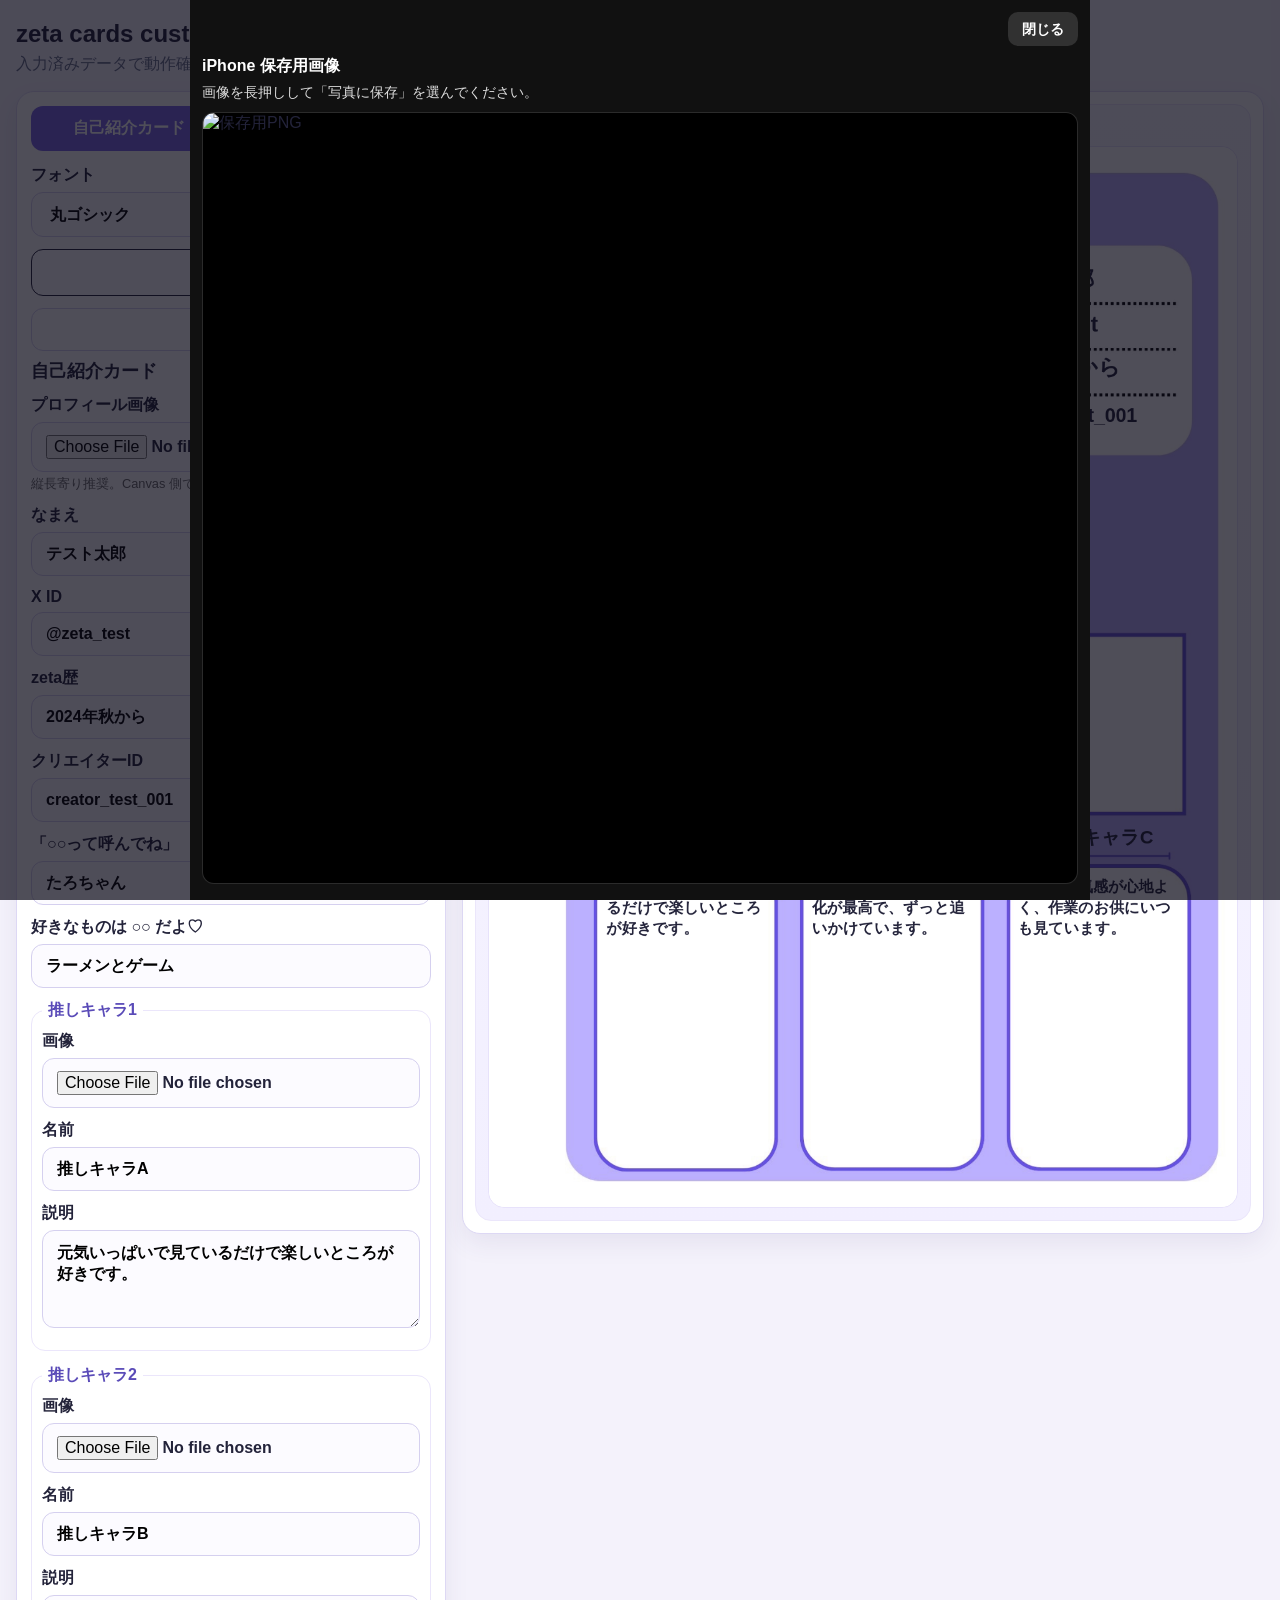
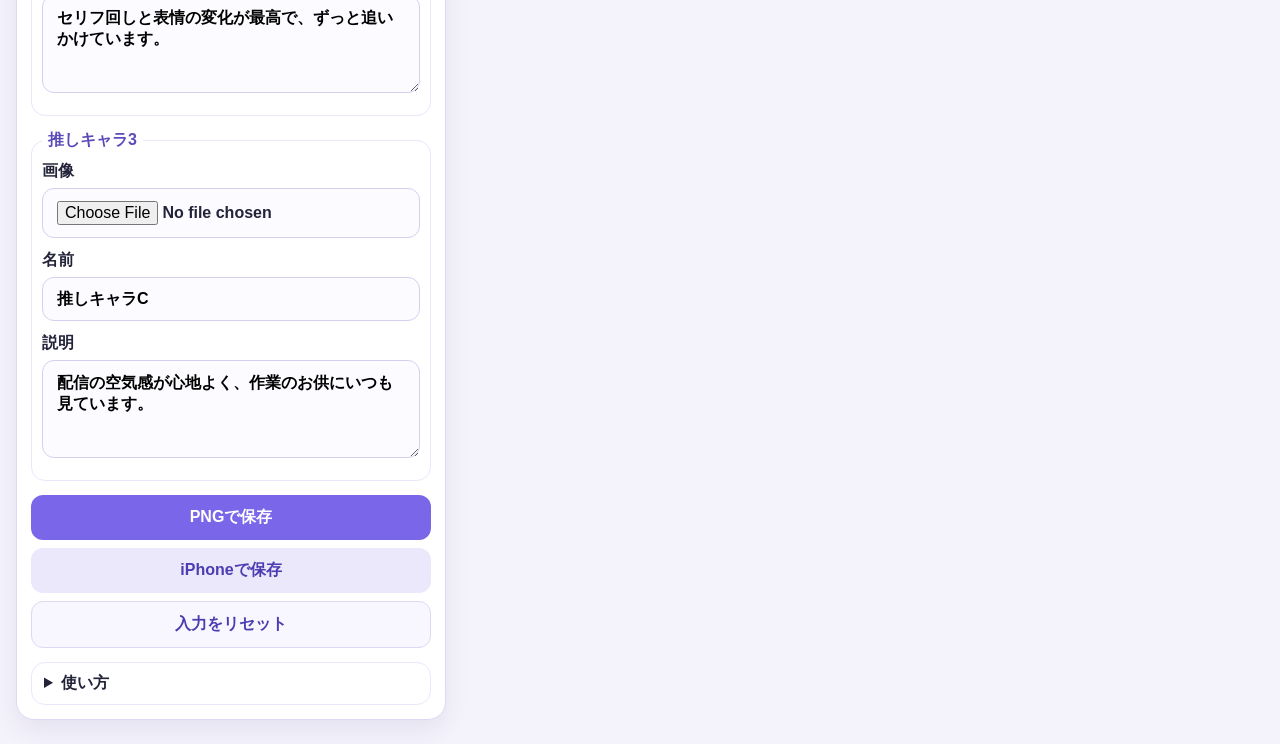
==== commit a393a383: "Fix iPhone color picker tap and add fullscreen iPhone save modal" ====
--- a/test.html
+++ b/test.html
@@ -86,17 +86,24 @@
       </form>
       <div class="actions">
         <button id="download-btn" type="button">PNGで保存</button>
-        <button id="ios-btn" type="button" class="secondary">iPhoneで保存しやすくする</button>
+        <button id="ios-btn" type="button" class="secondary">iPhoneで保存</button>
         <button id="reset-btn" type="button" class="ghost">入力をリセット</button>
       </div>
-      <details class="notes"><summary>使い方</summary><ol><li>フォームに入力すると Canvas プレビューへ即反映</li><li>PNGで保存は PC / Android 向け</li><li>iPhone は「iPhoneで保存しやすくする」で下に PNG を出し、長押し保存</li></ol></details>
+      <details class="notes"><summary>使い方</summary><ol><li>フォームに入力すると Canvas プレビューへ即反映</li><li>PNGで保存は PC / Android 向け</li><li>iPhone は「iPhoneで保存」で表示した画像を長押し保存</li></ol></details>
     </section>
     <section class="panel preview-panel">
       <div class="preview-card-shell">
         <div class="preview-toolbar"><span id="preview-size-label">出力 1200 × 1700</span></div>
         <div class="canvas-wrap"><canvas id="preview-canvas" width="1200" height="1700" aria-label="カードプレビュー"></canvas></div>
       </div>
-      <section id="ios-save-area" class="ios-save-area hidden" aria-live="polite"><h3>iPhone 保存用画像</h3><p>下の画像を長押しして「写真に保存」を選んでください。</p><img id="ios-save-image" alt="保存用PNG"></section>
+      <div id="ios-save-modal" class="ios-save-modal hidden" role="dialog" aria-modal="true" aria-labelledby="ios-save-title">
+        <div class="ios-save-modal-inner">
+          <button id="ios-save-close" type="button" class="ios-save-close">閉じる</button>
+          <h3 id="ios-save-title">iPhone 保存用画像</h3>
+          <p>画像を長押しして「写真に保存」を選んでください。</p>
+          <img id="ios-save-image" alt="保存用PNG">
+        </div>
+      </div>
     </section>
   </main>
 </body></html>
--- a/styles.css
+++ b/styles.css
@@ -1 +1,9 @@
-:root{--bg:#f4f2fb;--panel:#fff;--line:#ddd8f4;--text:#23233a;--muted:#66708a;--accent:#7a66e8}*{box-sizing:border-box}html,body{margin:0;padding:0;background:var(--bg);color:var(--text);font-family:"Hiragino Maru Gothic ProN","Hiragino Maru Gothic Pro","Yu Gothic","Hiragino Sans",sans-serif;-webkit-text-size-adjust:100%;text-size-adjust:100%}body{min-height:100vh}.topbar{padding:20px 16px 8px}.topbar h1{margin:0;font-size:1.5rem}.topbar p{margin:6px 0 0;color:var(--muted)}.layout{display:grid;grid-template-columns:minmax(300px,430px) minmax(300px,1fr);gap:16px;padding:8px 16px 24px;align-items:start}.panel{background:var(--panel);border:1px solid var(--line);border-radius:18px;box-shadow:0 10px 25px rgba(66,57,111,.08)}.controls{padding:14px;position:sticky;top:8px}.segmented{display:grid;grid-template-columns:1fr 1fr;gap:8px;margin-bottom:14px}.tab,.actions button{border:0;border-radius:12px;padding:12px 14px;font-size:1rem;font-weight:700}.tab{background:#efeafd;color:#5a4bb8}.tab.is-active,.actions button:not(.secondary):not(.ghost){background:var(--accent);color:#fff}.form-section h2{font-size:1.1rem;margin:8px 0 12px}label,fieldset{display:block;font-weight:700}label{margin-bottom:12px}fieldset{margin:0 0 14px;border:1px solid #ebe6fb;border-radius:14px;padding:10px}legend{padding:0 6px;color:#5a4bb8}input,textarea,select{width:100%;display:block;margin-top:6px;border:1px solid #d5d0ef;border-radius:12px;padding:12px 14px;font:inherit;background:#fcfbff}.color-control{margin-bottom:12px}.color-button{width:100%;display:block;margin-top:6px;border:1px solid #d5d0ef;border-radius:12px;padding:12px 14px;font:inherit;font-weight:700;background:#fcfbff;color:#23233a;cursor:pointer}.hidden-color-input{position:absolute;opacity:0;pointer-events:none;width:0;height:0;padding:0;margin:0;border:0}.font-color-preview{margin-top:8px;border:1px solid #d5d0ef;border-radius:12px;padding:10px 12px;background:#fff;text-align:center;font-size:1rem;font-weight:700}textarea{resize:vertical}small{display:block;margin-top:4px;font-size:.8rem;color:#666;font-weight:400}.actions{display:grid;grid-template-columns:1fr;gap:8px;margin-top:6px}.actions .secondary{background:#ece8fb;color:#4b3db1}.actions .ghost{background:#f8f7ff;color:#4b3db1;border:1px solid #ddd8f4}.notes{margin-top:14px;padding:10px 12px;border:1px solid #ebe6fb;border-radius:14px}.notes summary{cursor:pointer;font-weight:700}.preview-panel{padding:12px}.preview-card-shell{padding:12px;background:linear-gradient(180deg,#f8f6ff 0%,#f2efff 100%);border:1px solid #ebe6fb;border-radius:16px}.preview-toolbar{display:flex;justify-content:space-between;align-items:center;margin-bottom:10px;color:#5e6186;font-size:.9rem}.canvas-wrap{width:100%;overflow:auto;border-radius:16px;background:#fff;border:1px solid #e7e2fb}#preview-canvas{width:100%;height:auto;display:block;background:#fff;border-radius:16px}.ios-save-area{margin-top:16px;padding:12px;border:1px solid #ebe6fb;border-radius:16px;background:#fcfbff}.ios-save-area h3{margin:0 0 8px;font-size:1rem}.ios-save-area p{margin:0 0 10px;color:#5e6186}.ios-save-area img{width:100%;display:block;border-radius:16px;border:1px solid #e7e2fb}.hidden{display:none}@media (max-width:920px){.layout{grid-template-columns:1fr}.controls{position:static}}
+:root{--bg:#f4f2fb;--panel:#fff;--line:#ddd8f4;--text:#23233a;--muted:#66708a;--accent:#7a66e8}*{box-sizing:border-box}html,body{margin:0;padding:0;background:var(--bg);color:var(--text);font-family:"Hiragino Maru Gothic ProN","Hiragino Maru Gothic Pro","Yu Gothic","Hiragino Sans",sans-serif;-webkit-text-size-adjust:100%;text-size-adjust:100%}body{min-height:100vh}.topbar{padding:20px 16px 8px}.topbar h1{margin:0;font-size:1.5rem}.topbar p{margin:6px 0 0;color:var(--muted)}.layout{display:grid;grid-template-columns:minmax(300px,430px) minmax(300px,1fr);gap:16px;padding:8px 16px 24px;align-items:start}.panel{background:var(--panel);border:1px solid var(--line);border-radius:18px;box-shadow:0 10px 25px rgba(66,57,111,.08)}.controls{padding:14px;position:sticky;top:8px}.segmented{display:grid;grid-template-columns:1fr 1fr;gap:8px;margin-bottom:14px}.tab,.actions button{border:0;border-radius:12px;padding:12px 14px;font-size:1rem;font-weight:700}.tab{background:#efeafd;color:#5a4bb8}.tab.is-active,.actions button:not(.secondary):not(.ghost){background:var(--accent);color:#fff}.form-section h2{font-size:1.1rem;margin:8px 0 12px}label,fieldset{display:block;font-weight:700}label{margin-bottom:12px}fieldset{margin:0 0 14px;border:1px solid #ebe6fb;border-radius:14px;padding:10px}legend{padding:0 6px;color:#5a4bb8}input,textarea,select{width:100%;display:block;margin-top:6px;border:1px solid #d5d0ef;border-radius:12px;padding:12px 14px;font:inherit;background:#fcfbff}.color-control{position:relative;margin-bottom:12px}.color-button{width:100%;display:block;margin-top:6px;border:1px solid #d5d0ef;border-radius:12px;padding:12px 14px;font:inherit;font-weight:700;background:#fcfbff;color:#23233a;pointer-events:none}.hidden-color-input{position:absolute;inset:6px 0 0 0;opacity:0;pointer-events:auto;width:100%;height:calc(100% - 6px);padding:0;margin:0;border:0;cursor:pointer}.font-color-preview{margin-top:8px;border:1px solid #d5d0ef;border-radius:12px;padding:10px 12px;background:#fff;text-align:center;font-size:1rem;font-weight:700}textarea{resize:vertical}small{display:block;margin-top:4px;font-size:.8rem;color:#666;font-weight:400}.actions{display:grid;grid-template-columns:1fr;gap:8px;margin-top:6px}.actions .secondary{background:#ece8fb;color:#4b3db1}.actions .ghost{background:#f8f7ff;color:#4b3db1;border:1px solid #ddd8f4}.notes{margin-top:14px;padding:10px 12px;border:1px solid #ebe6fb;border-radius:14px}.notes summary{cursor:pointer;font-weight:700}.preview-panel{padding:12px}.preview-card-shell{padding:12px;background:linear-gradient(180deg,#f8f6ff 0%,#f2efff 100%);border:1px solid #ebe6fb;border-radius:16px}.preview-toolbar{display:flex;justify-content:space-between;align-items:center;margin-bottom:10px;color:#5e6186;font-size:.9rem}.canvas-wrap{width:100%;overflow:auto;border-radius:16px;background:#fff;border:1px solid #e7e2fb}#preview-canvas{width:100%;height:auto;display:block;background:#fff;border-radius:16px}.ios-save-area{margin-top:16px;padding:12px;border:1px solid #ebe6fb;border-radius:16px;background:#fcfbff}.ios-save-area h3{margin:0 0 8px;font-size:1rem}.ios-save-area p{margin:0 0 10px;color:#5e6186}.ios-save-area img{width:100%;display:block;border-radius:16px;border:1px solid #e7e2fb}.hidden{display:none}@media (max-width:920px){.layout{grid-template-columns:1fr}.controls{position:static}}
+
+body.modal-open{overflow:hidden}
+.ios-save-modal{position:fixed;inset:0;z-index:9999;background:rgba(12,10,24,.72);padding:0;display:flex;align-items:stretch;justify-content:center}
+.ios-save-modal-inner{width:min(100vw,900px);height:100vh;background:#111;display:flex;flex-direction:column;padding:12px 12px 16px}
+.ios-save-close{align-self:flex-end;border:0;border-radius:10px;padding:10px 14px;background:#ffffff22;color:#fff;font:700 14px/1 "Hiragino Sans","Yu Gothic",sans-serif}
+.ios-save-modal h3{margin:10px 0 6px;color:#fff;font-size:1rem}
+.ios-save-modal p{margin:0 0 10px;color:#ddd;font-size:.9rem}
+#ios-save-image{width:100%;height:100%;object-fit:contain;background:#000;border-radius:12px;border:1px solid #ffffff2b}
